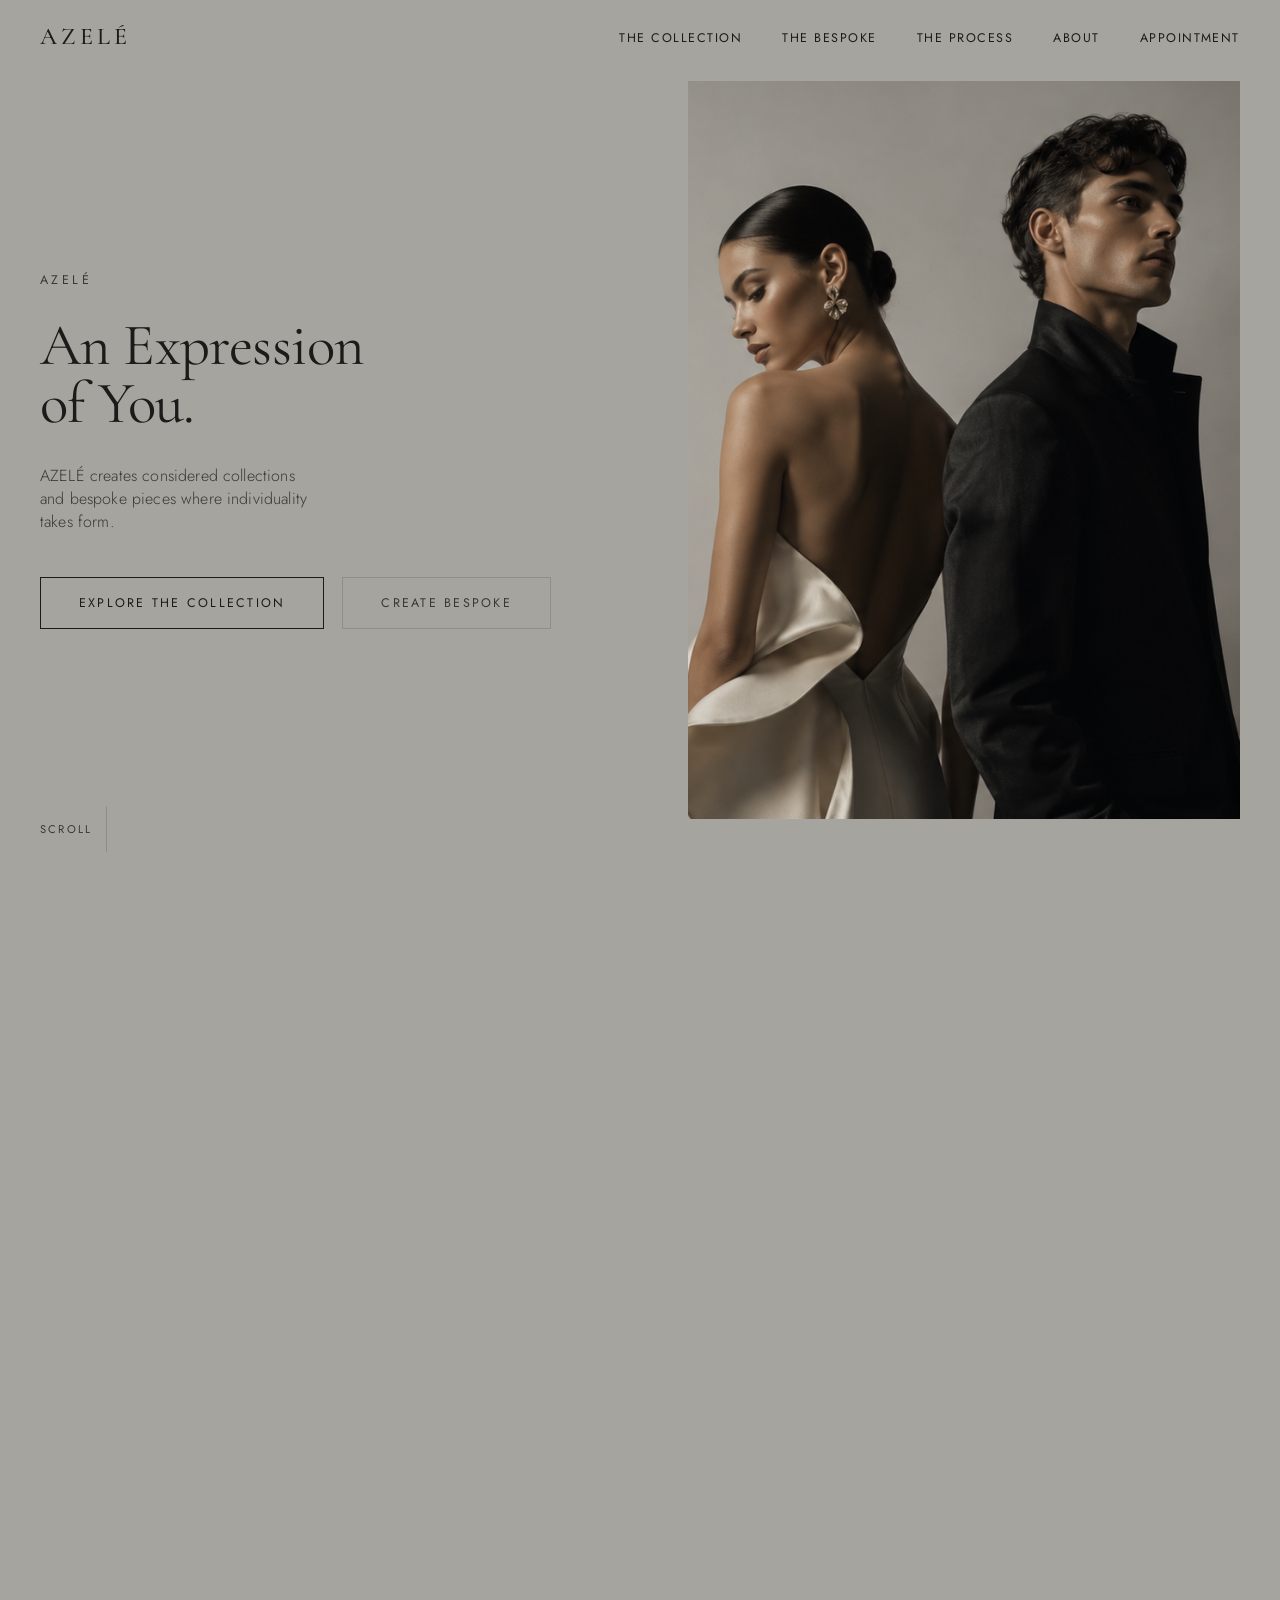
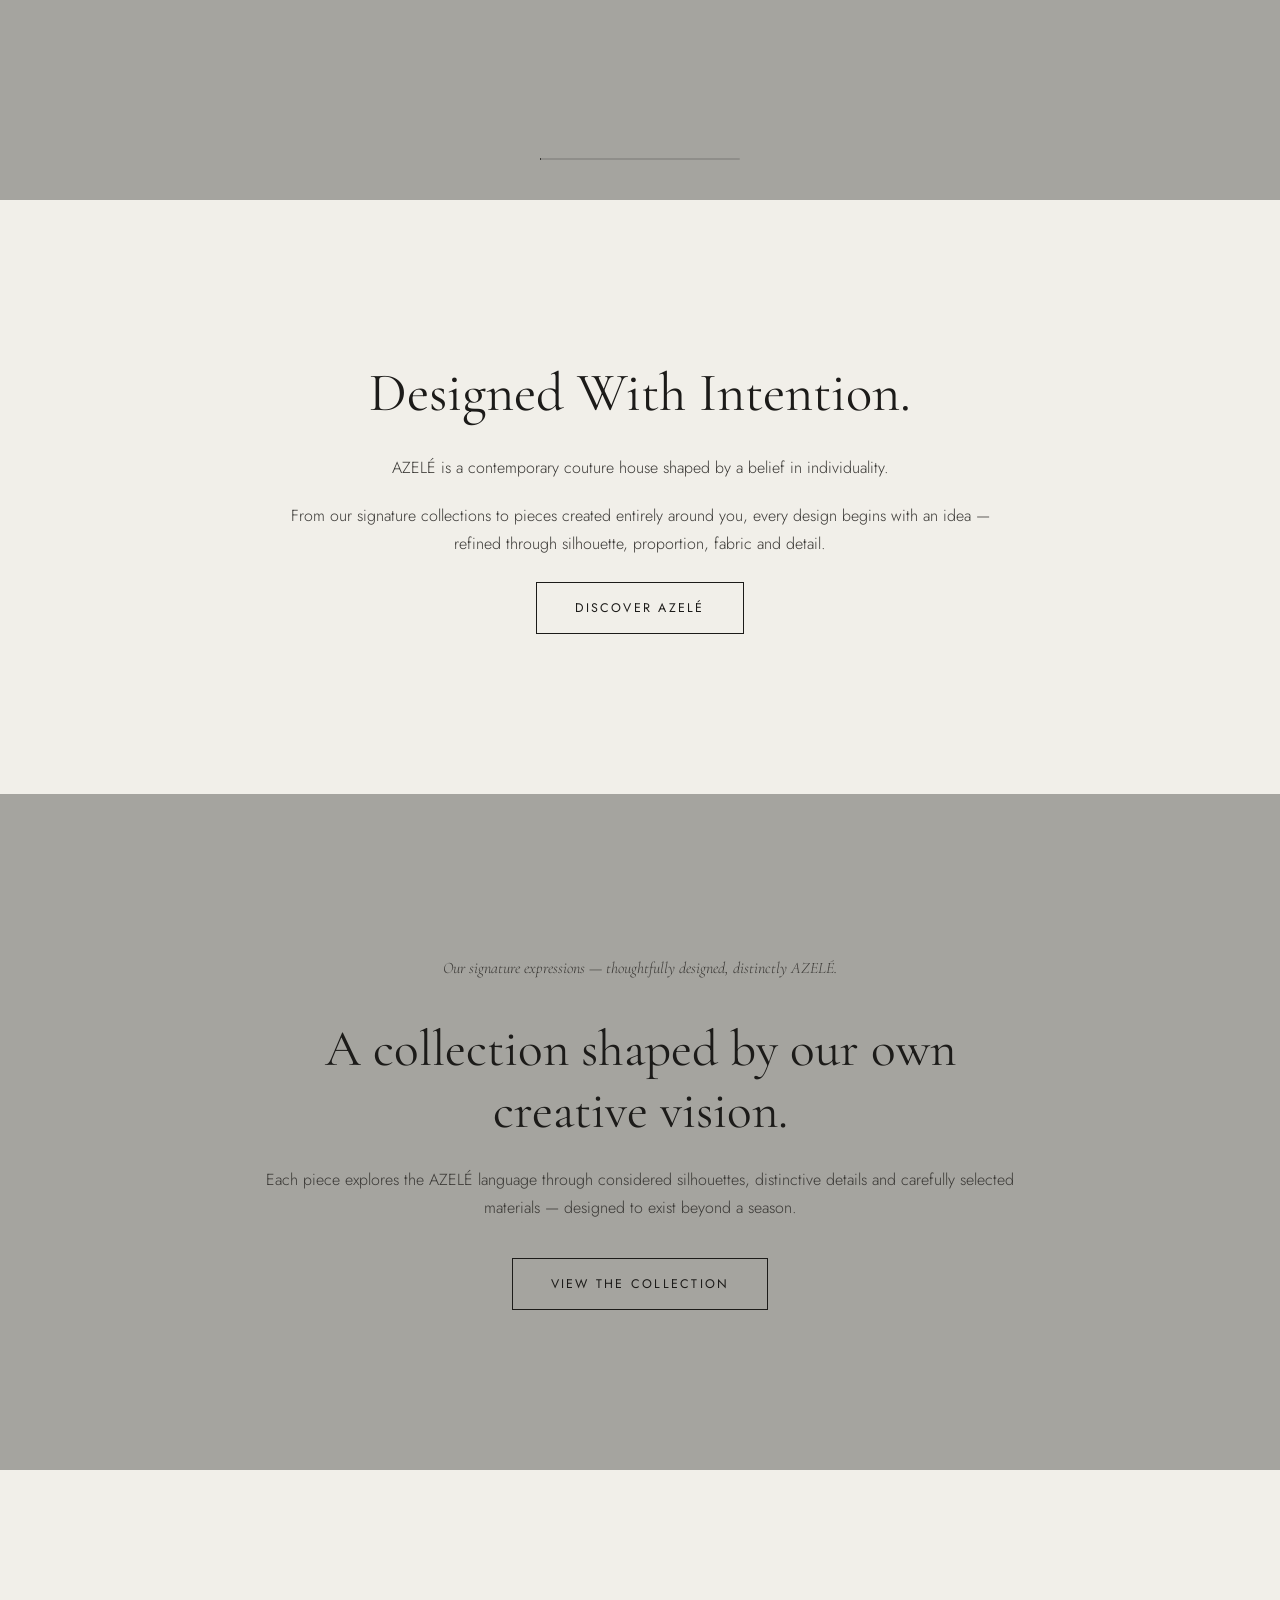
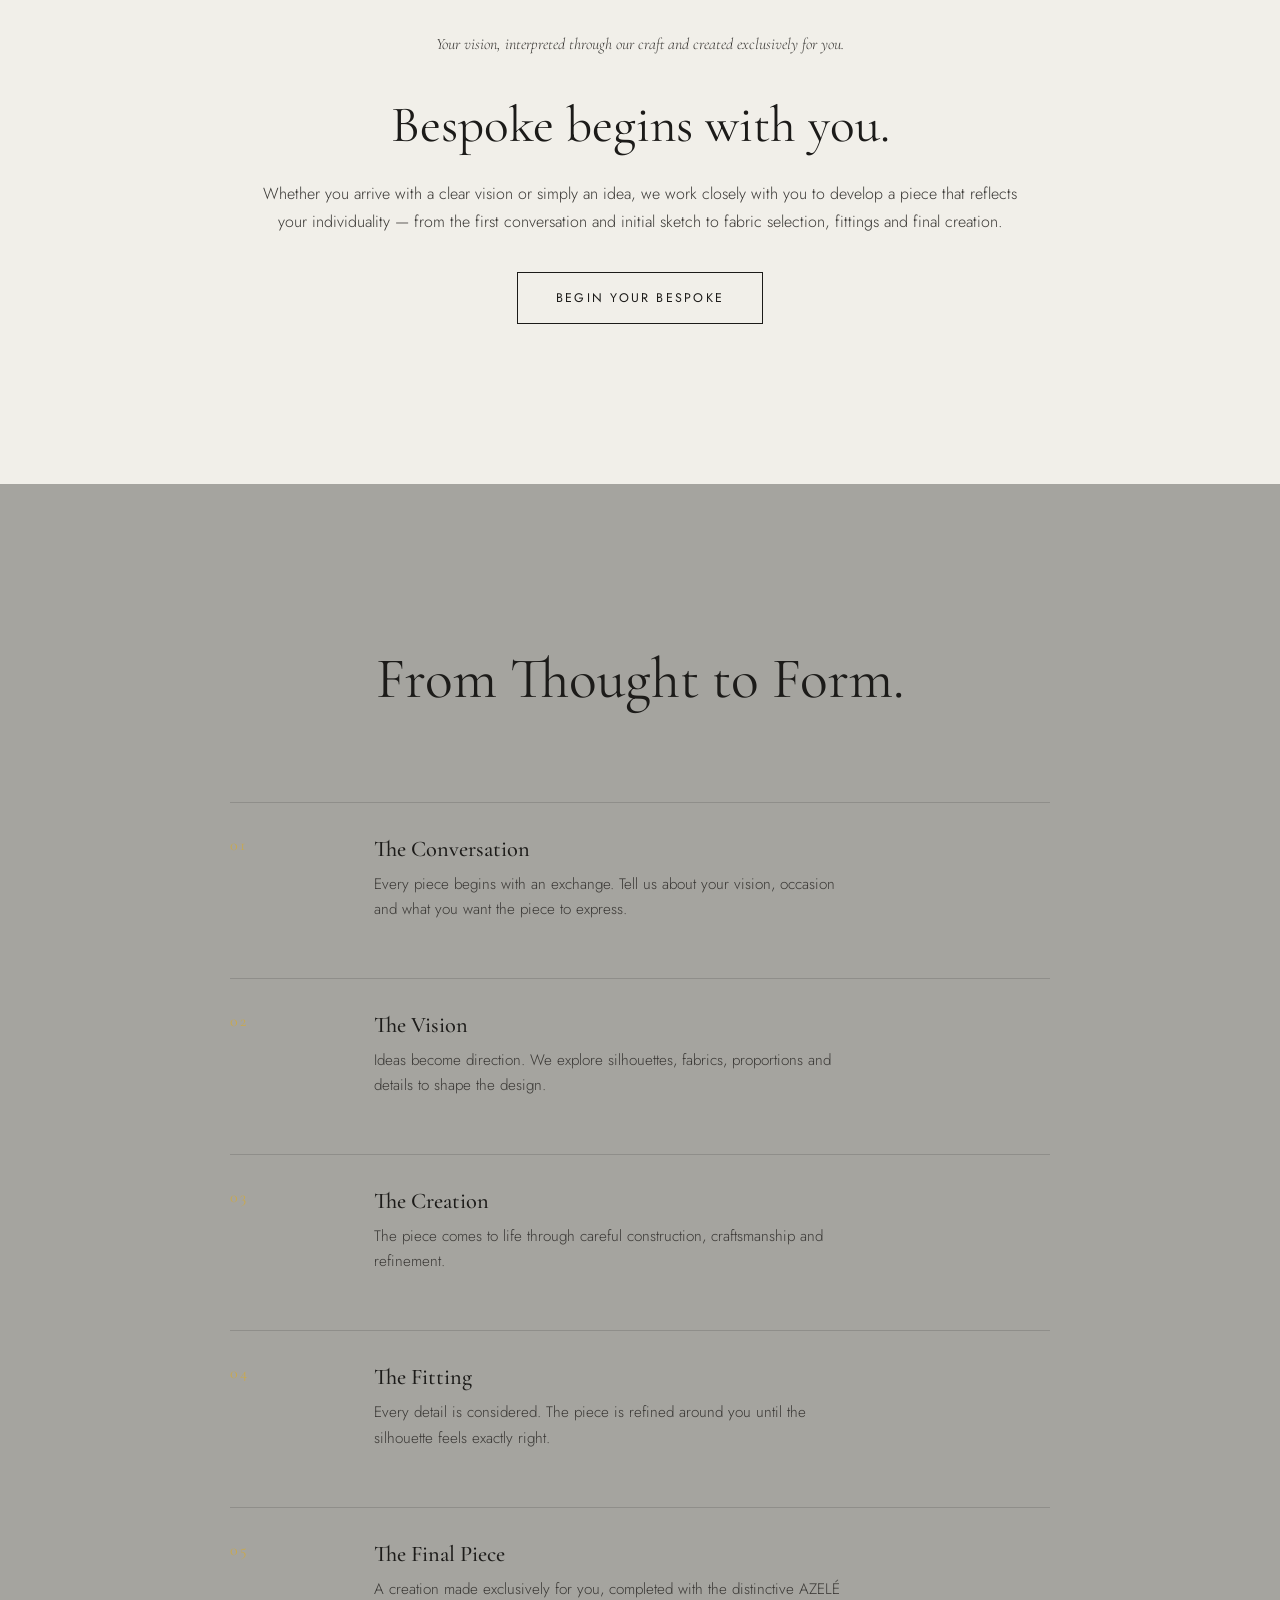
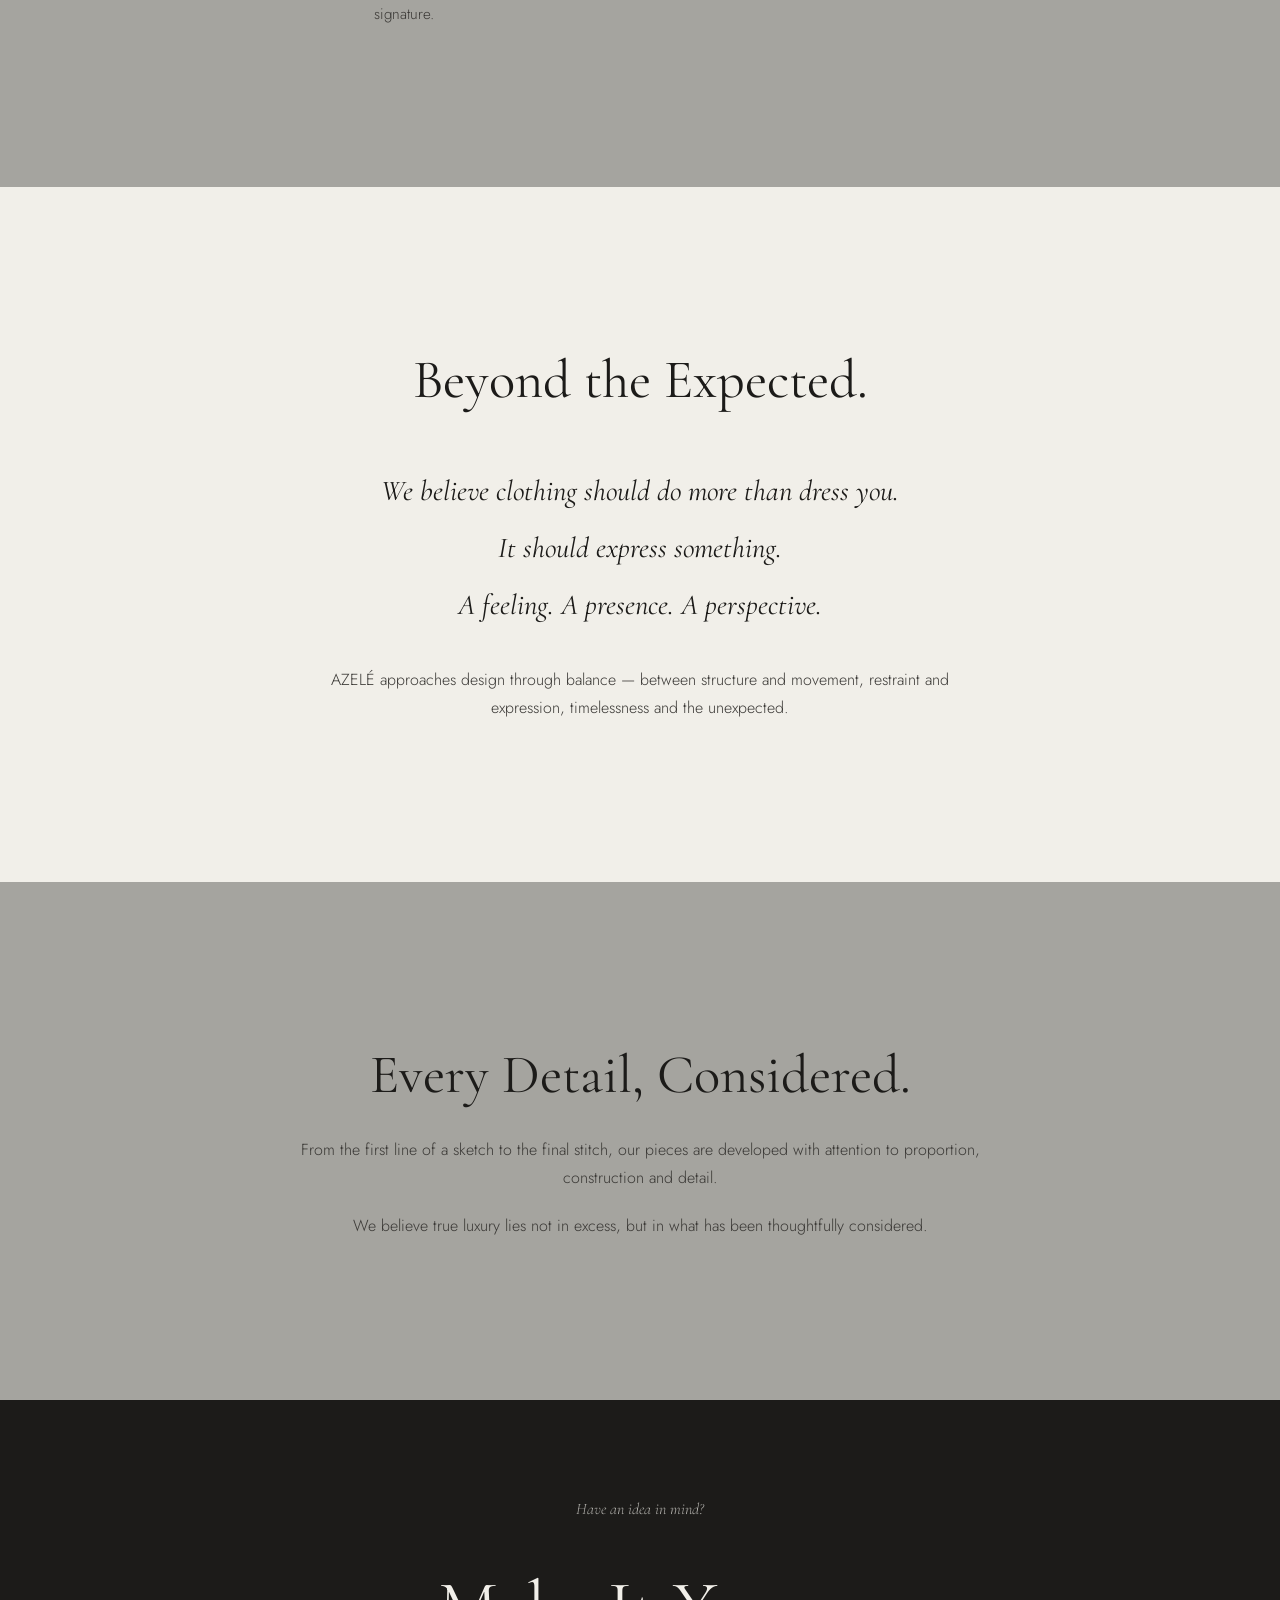
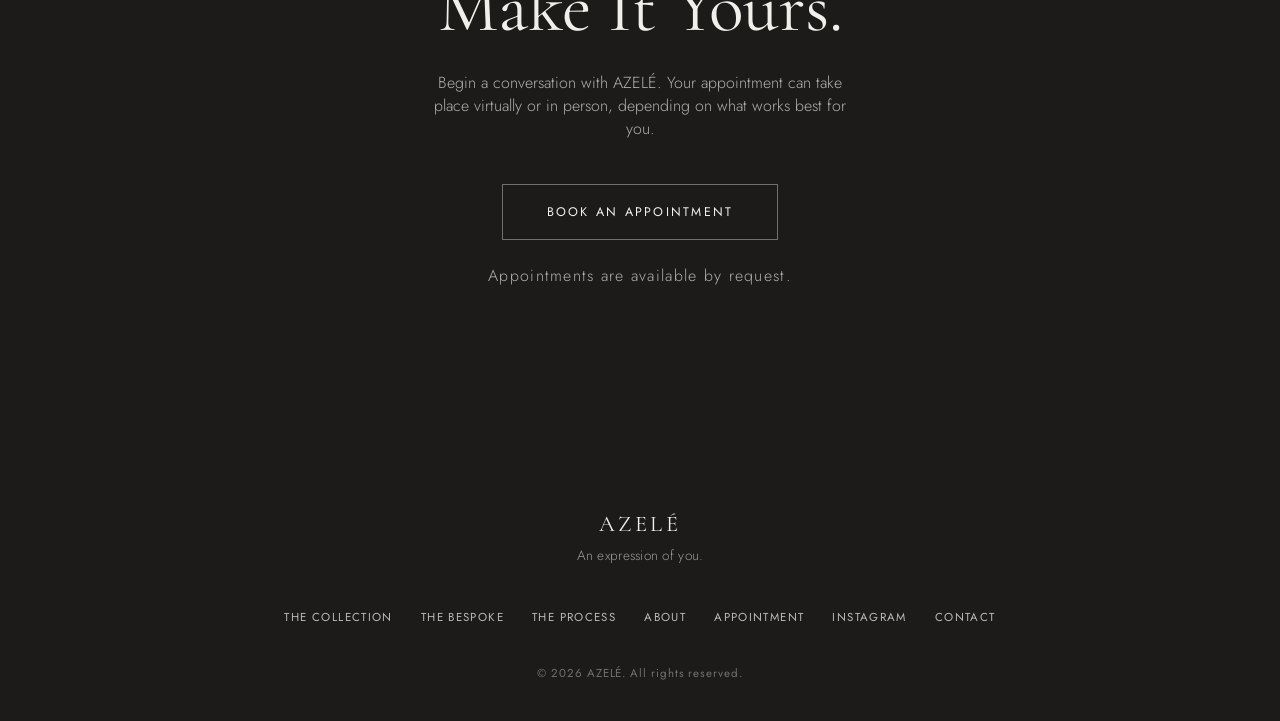
==== index.html @ 1df5f53f "Initial commit: AZELÉ landing site Multi-page static site with a self-playing scroll-sequence hero, " ====
<!DOCTYPE html>
<html lang="en">
<head>
<meta charset="UTF-8" />
<meta name="viewport" content="width=device-width, initial-scale=1.0" />
<title>AZELÉ — An Expression of You</title>
<link rel="preconnect" href="https://fonts.googleapis.com">
<link href="https://fonts.googleapis.com/css2?family=Cormorant+Garamond:wght@300;400;500;600&family=Jost:wght@300;400;500&display=swap" rel="stylesheet">
<link rel="stylesheet" href="styles.css" />
</head>
<body>

  <!-- ============ NAV ============ -->
  <nav id="site-nav" class="nav">
    <div class="nav-inner">
      <a href="index.html" class="nav-logo">AZELÉ</a>
      <ul class="nav-links">
        <li><a href="collection.html">The Collection</a></li>
        <li><a href="bespoke.html">The Bespoke</a></li>
        <li><a href="#process">The Process</a></li>
        <li><a href="about.html">About</a></li>
        <li><a href="appointment.html">Appointment</a></li>
      </ul>
    </div>
  </nav>

  <!-- ============ HERO ============ -->
  <section id="top" class="hero">
    <div class="hero-copy">
      <p class="eyebrow">AZELÉ</p>
      <h1>An Expression<br/>of You.</h1>
      <p class="hero-sub">AZELÉ creates considered collections and bespoke pieces where individuality takes form.</p>
      <div class="hero-actions">
        <a href="collection.html" class="btn">Explore the Collection</a>
        <a href="bespoke.html" class="btn btn--ghost">Create Bespoke</a>
      </div>
    </div>
    <div class="hero-media">
      <img src="public/images/azele-hero-crop.png" alt="AZELÉ campaign image featuring a woman in a draped ivory gown and a man in tailored black, standing back to back" />
    </div>
    <div class="scroll-cue">
      <span>Scroll</span>
      <div class="scroll-line"><i></i></div>
    </div>
  </section>

  <!-- ============ SELF-PLAYING CANVAS SEQUENCE ============ -->
  <section id="story" class="scroll-sequence" style="--frame-count: 240;">
    <div class="sticky-stage">
      <canvas id="frame-canvas"></canvas>

      <div class="stage-caption stage-caption--in">
        <span class="cap-index">01</span>
        <h2>A silhouette begins,<br/>drawn to your form.</h2>
      </div>

      <div class="stage-caption stage-caption--mid">
        <span class="cap-index">02</span>
        <h2>Every detail,<br/>considered by hand.</h2>
      </div>

      <div class="stage-caption stage-caption--out">
        <span class="cap-index">03</span>
        <h2>One piece, realized —<br/>made for you alone.</h2>
      </div>

      <div class="progress-rail">
        <div class="progress-fill" id="progress-fill"></div>
      </div>
    </div>
  </section>

  <!-- ============ INTRODUCTION ============ -->
  <section id="introduction" class="copy-section bg-paper">
    <div class="copy-inner">
      <h2>Designed With Intention.</h2>
      <p>AZELÉ is a contemporary couture house shaped by a belief in individuality.</p>
      <p>From our signature collections to pieces created entirely around you, every design begins with an idea — refined through silhouette, proportion, fabric and detail.</p>
      <a href="about.html" class="btn">Discover AZELÉ</a>
    </div>
  </section>

  <!-- ============ THE COLLECTION (teaser) ============ -->
  <section class="offer bg-warm">
    <div class="offer-inner">
      <p class="offer-eyebrow">Our signature expressions — thoughtfully designed, distinctly AZELÉ.</p>
      <h2>A collection shaped by our own creative vision.</h2>
      <p>Each piece explores the AZELÉ language through considered silhouettes, distinctive details and carefully selected materials — designed to exist beyond a season.</p>
      <a href="collection.html" class="btn">View the Collection</a>
    </div>
  </section>

  <!-- ============ THE BESPOKE (teaser) ============ -->
  <section class="offer bg-paper">
    <div class="offer-inner">
      <p class="offer-eyebrow">Your vision, interpreted through our craft and created exclusively for you.</p>
      <h2>Bespoke begins with you.</h2>
      <p>Whether you arrive with a clear vision or simply an idea, we work closely with you to develop a piece that reflects your individuality — from the first conversation and initial sketch to fabric selection, fittings and final creation.</p>
      <a href="bespoke.html" class="btn">Begin Your Bespoke</a>
    </div>
  </section>

  <!-- ============ THE PROCESS ============ -->
  <section id="process" class="process">
    <div class="process-head">
      <h2>From Thought to Form.</h2>
    </div>
    <div class="process-list">
      <div class="process-step">
        <span class="step-num">01</span>
        <div>
          <h3>The Conversation</h3>
          <p>Every piece begins with an exchange. Tell us about your vision, occasion and what you want the piece to express.</p>
        </div>
      </div>
      <div class="process-step">
        <span class="step-num">02</span>
        <div>
          <h3>The Vision</h3>
          <p>Ideas become direction. We explore silhouettes, fabrics, proportions and details to shape the design.</p>
        </div>
      </div>
      <div class="process-step">
        <span class="step-num">03</span>
        <div>
          <h3>The Creation</h3>
          <p>The piece comes to life through careful construction, craftsmanship and refinement.</p>
        </div>
      </div>
      <div class="process-step">
        <span class="step-num">04</span>
        <div>
          <h3>The Fitting</h3>
          <p>Every detail is considered. The piece is refined around you until the silhouette feels exactly right.</p>
        </div>
      </div>
      <div class="process-step">
        <span class="step-num">05</span>
        <div>
          <h3>The Final Piece</h3>
          <p>A creation made exclusively for you, completed with the distinctive AZELÉ signature.</p>
        </div>
      </div>
    </div>
  </section>

  <!-- ============ PHILOSOPHY ============ -->
  <section class="philosophy">
    <h2>Beyond the Expected.</h2>
    <div class="philosophy-lines">
      <p>We believe clothing should do more than dress you.</p>
      <p>It should express something.</p>
      <p>A feeling. A presence. A perspective.</p>
    </div>
    <p class="philosophy-body">AZELÉ approaches design through balance — between structure and movement, restraint and expression, timelessness and the unexpected.</p>
  </section>

  <!-- ============ CRAFTSMANSHIP ============ -->
  <section class="copy-section bg-warm">
    <div class="copy-inner">
      <h2>Every Detail, Considered.</h2>
      <p>From the first line of a sketch to the final stitch, our pieces are developed with attention to proportion, construction and detail.</p>
      <p>We believe true luxury lies not in excess, but in what has been thoughtfully considered.</p>
    </div>
  </section>

  <!-- ============ BESPOKE CTA ============ -->
  <section id="cta" class="cta">
    <p class="cta-lead">Have an idea in mind?</p>
    <h2>Make It Yours.</h2>
    <p>Begin a conversation with AZELÉ. Your appointment can take place virtually or in person, depending on what works best for you.</p>
    <a href="appointment.html" class="cta-button">Book an Appointment</a>
    <p class="cta-note">Appointments are available by request.</p>
  </section>

  <!-- ============ FOOTER ============ -->
  <footer class="footer">
    <div class="footer-inner">
      <p class="footer-logo">AZELÉ</p>
      <p class="footer-tag">An expression of you.</p>
      <ul class="footer-links">
        <li><a href="collection.html">The Collection</a></li>
        <li><a href="bespoke.html">The Bespoke</a></li>
        <li><a href="#process">The Process</a></li>
        <li><a href="about.html">About</a></li>
        <li><a href="appointment.html">Appointment</a></li>
        <li><a href="#">Instagram</a></li>
        <li><a href="#">Contact</a></li>
      </ul>
      <p class="footer-copy">&copy; 2026 AZELÉ. All rights reserved.</p>
    </div>
  </footer>

  <script src="nav.js"></script>
  <script src="script.js"></script>
</body>
</html>
---- styles.css ----
/* =========================================================
   AZELÉ — Site Styles
   Palette derived from the sampled backdrop of the frame
   sequence itself, so the canvas melts into the page.
   ========================================================= */

:root{
  --bg: #A5A49F;          /* sampled average backdrop color from frames */
  --bg-deep: #86847E;     /* slightly deeper shade for contrast blocks */
  --ink: #1c1b19;
  --ink-soft: #3a3835;
  --paper: #f1efe9;
  --line: rgba(28,27,25,0.16);
  --accent: #c9a94f;      /* muted brass, echoes the sequin glints */

  --serif: 'Cormorant Garamond', 'Times New Roman', serif;
  --sans: 'Jost', 'Helvetica Neue', Arial, sans-serif;
}

*{ margin:0; padding:0; box-sizing:border-box; }

html{
  background: var(--bg);
  scroll-behavior: smooth;
}

body{
  background: var(--bg);
  color: var(--ink);
  font-family: var(--sans);
  overflow-x: hidden;
}

a{ color: inherit; text-decoration: none; }
ul{ list-style: none; }

::selection{ background: var(--ink); color: var(--bg); }

/* ---------------- NAV ---------------- */
.nav{
  position: fixed;
  top: 0; left: 0; right: 0;
  z-index: 100;
  background: transparent;
  transition: background-color 0.4s ease, backdrop-filter 0.4s ease, box-shadow 0.4s ease;
}

.nav.scrolled{
  background: rgba(165, 164, 159, 0.55);
  backdrop-filter: blur(14px) saturate(140%);
  -webkit-backdrop-filter: blur(14px) saturate(140%);
  box-shadow: 0 1px 0 var(--line);
}

.nav-inner{
  max-width: 1400px;
  margin: 0 auto;
  padding: 22px 40px;
  display: flex;
  align-items: center;
  justify-content: space-between;
}

.nav-logo{
  font-family: var(--serif);
  font-size: 1.5rem;
  letter-spacing: 0.18em;
  font-weight: 500;
}

.nav-links{
  display: flex;
  gap: 40px;
}

.nav-links a{
  font-size: 0.78rem;
  letter-spacing: 0.12em;
  text-transform: uppercase;
  font-weight: 400;
  position: relative;
  padding-bottom: 4px;
}

.nav-links a::after{
  content: "";
  position: absolute;
  left: 0; bottom: 0;
  width: 0%;
  height: 1px;
  background: var(--ink);
  transition: width 0.3s ease;
}

.nav-links a:hover::after{ width: 100%; }

/* ---------------- HERO ---------------- */
.hero{
  position: relative;
  min-height: 100vh;
  display: flex;
  flex-direction: row;
  align-items: center;
  justify-content: space-between;
  gap: 48px;
  padding: 0 40px;
  max-width: 1400px;
  margin: 0 auto;
}

.hero-copy{
  flex: 1 1 480px;
  max-width: 560px;
}

.hero-media{
  flex: 0 0 46%;
  max-width: 620px;
  height: 82vh;
}

.hero-media img{
  display: block;
  width: 100%;
  height: 100%;
  object-fit: cover;
  object-position: center top;
}

.eyebrow{
  font-size: 0.78rem;
  letter-spacing: 0.28em;
  text-transform: uppercase;
  color: var(--ink-soft);
  margin-bottom: 28px;
}

.hero h1{
  font-family: var(--serif);
  font-weight: 400;
  font-size: clamp(2.8rem, 4.6vw, 5.2rem);
  line-height: 0.98;
  letter-spacing: -0.01em;
}

.hero-sub{
  margin-top: 32px;
  max-width: 30ch;
  font-size: 1rem;
  font-weight: 300;
  color: var(--ink-soft);
  letter-spacing: 0.01em;
}

.hero-actions{
  display: flex;
  flex-wrap: wrap;
  gap: 18px;
  margin-top: 44px;
}

.scroll-cue{
  position: absolute;
  bottom: 48px;
  left: 40px;
  display: flex;
  align-items: center;
  gap: 14px;
}

.scroll-cue span{
  font-size: 0.7rem;
  letter-spacing: 0.2em;
  text-transform: uppercase;
  color: var(--ink-soft);
}

.scroll-line{
  width: 1px;
  height: 46px;
  background: var(--line);
  position: relative;
  overflow: hidden;
}

.scroll-line i{
  position: absolute;
  top: -100%;
  left: 0;
  width: 100%;
  height: 100%;
  background: var(--ink);
  animation: scrollDrop 1.8s ease-in-out infinite;
}

@keyframes scrollDrop{
  0%{ top: -100%; }
  60%{ top: 100%; }
  100%{ top: 100%; }
}

/* ---------------- SCROLL SEQUENCE ---------------- */
.scroll-sequence{
  position: relative;
  height: 100vh; /* self-playing now, no scroll runway needed */
  background: var(--bg);
}

.sticky-stage{
  position: relative;
  top: 0;
  height: 100vh;
  width: 100%;
  overflow: hidden;
  background: var(--bg);
}

#frame-canvas{
  position: absolute;
  inset: 0;
  width: 100%;
  height: 100%;
  display: block;
  background: var(--bg);
}

.stage-caption{
  position: absolute;
  left: 6%;
  max-width: 460px;
  opacity: 0;
  transform: translateY(24px);
  transition: opacity 0.6s ease, transform 0.6s ease;
  pointer-events: none;
}

.stage-caption.is-visible{
  opacity: 1;
  transform: translateY(0);
}

.stage-caption--in{ top: 18%; }
.stage-caption--mid{ top: 42%; left: auto; right: 6%; text-align: right; }
.stage-caption--out{ bottom: 14%; top: auto; }

.cap-index{
  display: block;
  font-size: 0.72rem;
  letter-spacing: 0.3em;
  color: var(--accent);
  margin-bottom: 10px;
}

.stage-caption h2{
  font-family: var(--serif);
  font-weight: 400;
  font-size: clamp(1.8rem, 3.4vw, 2.8rem);
  line-height: 1.08;
  color: var(--ink);
  text-shadow: 0 2px 18px rgba(241,239,233,0.5);
}

.progress-rail{
  position: absolute;
  bottom: 40px;
  left: 50%;
  transform: translateX(-50%);
  width: 200px;
  height: 2px;
  background: var(--line);
  border-radius: 2px;
  overflow: hidden;
}

.progress-fill{
  height: 100%;
  width: 0%;
  background: var(--ink);
}

/* ---------------- DETAIL ---------------- */
.detail{
  padding: 160px 40px;
  background: var(--paper);
}

.detail-grid{
  max-width: 1200px;
  margin: 0 auto;
  display: grid;
  grid-template-columns: repeat(3, 1fr);
  gap: 60px;
}

.detail-block{
  border-top: 1px solid var(--line);
  padding-top: 28px;
}

.detail-num{
  font-family: var(--serif);
  font-size: 1rem;
  color: var(--accent);
  letter-spacing: 0.1em;
}

.detail-block h3{
  font-family: var(--serif);
  font-weight: 500;
  font-size: 1.6rem;
  margin: 16px 0 14px;
}

.detail-block p{
  font-size: 0.95rem;
  font-weight: 300;
  line-height: 1.65;
  color: var(--ink-soft);
  max-width: 34ch;
}

.detail-grid--two{
  grid-template-columns: repeat(2, 1fr);
  max-width: 900px;
}

/* ---------------- BUTTONS (light backgrounds) ---------------- */
.btn{
  display: inline-block;
  padding: 16px 38px;
  border: 1px solid var(--ink);
  color: var(--ink);
  font-size: 0.78rem;
  letter-spacing: 0.18em;
  text-transform: uppercase;
  transition: background-color 0.3s ease, color 0.3s ease, border-color 0.3s ease;
}

.btn:hover{
  background: var(--ink);
  color: var(--paper);
}

.btn--ghost{
  border-color: var(--line);
  color: var(--ink-soft);
}

.btn--ghost:hover{
  border-color: var(--ink);
}

/* ---------------- COPY SECTIONS (Introduction / Craftsmanship) ---------------- */
.copy-section{
  padding: 160px 40px;
  text-align: center;
}

.copy-section.bg-paper{ background: var(--paper); }
.copy-section.bg-warm{ background: var(--bg); }

.copy-inner{
  max-width: 700px;
  margin: 0 auto;
}

.copy-inner h2{
  font-family: var(--serif);
  font-weight: 400;
  font-size: clamp(2.2rem, 5vw, 3.4rem);
  margin-bottom: 28px;
}

.copy-inner p{
  font-size: 1rem;
  font-weight: 300;
  line-height: 1.75;
  color: var(--ink-soft);
  margin-bottom: 20px;
}

.copy-inner p:last-of-type{ margin-bottom: 0; }

.copy-inner .btn{ margin-top: 24px; }

/* ---------------- OFFER SECTIONS (Collection / Bespoke teasers) ---------------- */
.offer{ padding: 160px 40px; }
.offer.bg-warm{ background: var(--bg); }
.offer.bg-paper{ background: var(--paper); }

.offer-inner{
  max-width: 760px;
  margin: 0 auto;
  text-align: center;
}

.offer-eyebrow{
  font-family: var(--serif);
  font-style: italic;
  font-weight: 400;
  font-size: 1.3rem;
  color: var(--ink-soft);
  margin-bottom: 24px;
  line-height: 1.4;
}

.offer-inner h2{
  font-family: var(--serif);
  font-weight: 400;
  font-size: clamp(2rem, 4.6vw, 3.2rem);
  margin-bottom: 24px;
}

.offer-inner p{
  font-size: 1rem;
  font-weight: 300;
  line-height: 1.75;
  color: var(--ink-soft);
  margin-bottom: 36px;
}

/* ---------------- PROCESS ---------------- */
.process{
  padding: 160px 40px;
  background: var(--bg);
}

.process-head{
  text-align: center;
  margin-bottom: 88px;
}

.process-head h2{
  font-family: var(--serif);
  font-weight: 400;
  font-size: clamp(2.4rem, 5vw, 3.6rem);
}

.process-list{
  max-width: 820px;
  margin: 0 auto;
  display: flex;
  flex-direction: column;
  gap: 56px;
}

.process-step{
  display: grid;
  grid-template-columns: 120px 1fr;
  gap: 24px;
  border-top: 1px solid var(--line);
  padding-top: 32px;
}

.process-step .step-num{
  font-family: var(--serif);
  font-size: 1rem;
  color: var(--accent);
  letter-spacing: 0.1em;
}

.process-step h3{
  font-family: var(--serif);
  font-weight: 500;
  font-size: 1.4rem;
  margin-bottom: 10px;
}

.process-step p{
  font-size: 0.95rem;
  font-weight: 300;
  line-height: 1.65;
  color: var(--ink-soft);
  max-width: 52ch;
}

/* ---------------- PHILOSOPHY ---------------- */
.philosophy{
  padding: 160px 40px;
  background: var(--paper);
  text-align: center;
}

.philosophy h2{
  font-family: var(--serif);
  font-weight: 400;
  font-size: clamp(2.2rem, 5vw, 3.4rem);
  margin-bottom: 56px;
}

.philosophy-lines{
  max-width: 640px;
  margin: 0 auto 40px;
}

.philosophy-lines p{
  font-family: var(--serif);
  font-style: italic;
  font-weight: 400;
  font-size: clamp(1.3rem, 2.6vw, 1.8rem);
  line-height: 1.5;
  color: var(--ink);
  margin-bottom: 14px;
}

.philosophy-body{
  max-width: 620px;
  margin: 0 auto;
  font-size: 1rem;
  font-weight: 300;
  line-height: 1.75;
  color: var(--ink-soft);
}

/* ---------------- PAGE HEAD (subpage intros) ---------------- */
.page-head{
  padding: 200px 40px 100px;
  text-align: center;
  background: var(--bg);
}

.page-head-inner{
  max-width: 760px;
  margin: 0 auto;
}

.page-head h1{
  font-family: var(--serif);
  font-weight: 400;
  font-size: clamp(2.6rem, 6vw, 4.4rem);
  margin-bottom: 24px;
  line-height: 1.05;
}

.page-head p{
  font-size: 1.05rem;
  font-weight: 300;
  line-height: 1.7;
  color: var(--ink-soft);
}

/* ---------------- APPOINTMENT FORM ---------------- */
.appointment-form{
  max-width: 640px;
  margin: 0 auto;
  padding: 100px 40px 160px;
  background: var(--paper);
}

.form-row{
  margin-bottom: 28px;
  display: flex;
  flex-direction: column;
  gap: 8px;
}

.form-row label{
  font-size: 0.72rem;
  letter-spacing: 0.12em;
  text-transform: uppercase;
  color: var(--ink-soft);
}

.form-row input,
.form-row select,
.form-row textarea{
  font-family: var(--sans);
  font-size: 0.95rem;
  font-weight: 300;
  color: var(--ink);
  background: transparent;
  border: none;
  border-bottom: 1px solid var(--line);
  padding: 10px 2px;
  outline: none;
  transition: border-color 0.3s ease;
}

.form-row input:focus,
.form-row select:focus,
.form-row textarea:focus{
  border-color: var(--ink);
}

.form-row textarea{
  resize: vertical;
  min-height: 110px;
}

.appointment-form .btn{
  margin-top: 12px;
  width: 100%;
  text-align: center;
}

/* ---------------- COLLECTION GRID ---------------- */
.piece-grid{
  max-width: 1300px;
  margin: 0 auto;
  padding: 0 40px 160px;
  display: grid;
  grid-template-columns: repeat(3, 1fr);
  gap: 60px;
  background: var(--paper);
}

.piece-card{ text-align: left; }

.piece-media{
  aspect-ratio: 3 / 4;
  background: var(--bg);
  margin-bottom: 20px;
}

.piece-card h3{
  font-family: var(--serif);
  font-weight: 500;
  font-size: 1.3rem;
  margin-bottom: 8px;
}

.piece-desc{
  font-size: 0.9rem;
  font-weight: 300;
  color: var(--ink-soft);
  line-height: 1.6;
  margin-bottom: 14px;
}

.piece-meta{
  font-size: 0.78rem;
  color: var(--ink-soft);
  line-height: 1.8;
  margin-bottom: 16px;
}

.piece-meta strong{
  color: var(--ink);
  font-weight: 400;
}

.piece-price{
  font-size: 0.85rem;
  letter-spacing: 0.05em;
  margin-bottom: 16px;
}

.piece-card .btn{
  padding: 12px 30px;
  font-size: 0.7rem;
}

/* ---------------- CTA ---------------- */
.cta{
  min-height: 70vh;
  display: flex;
  flex-direction: column;
  align-items: center;
  justify-content: center;
  text-align: center;
  background: var(--ink);
  color: var(--paper);
  padding: 80px 40px;
}

.cta-lead{
  font-family: var(--serif);
  font-style: italic;
  font-weight: 400;
  font-size: 1.2rem;
  color: rgba(241,239,233,0.85);
  margin-bottom: 18px;
}

.cta h2{
  font-family: var(--serif);
  font-weight: 400;
  font-size: clamp(2.4rem, 6vw, 4.5rem);
  margin-bottom: 20px;
}

.cta p{
  font-size: 1rem;
  font-weight: 300;
  color: rgba(241,239,233,0.7);
  margin-bottom: 44px;
  max-width: 46ch;
}

.cta-note{
  margin-top: 24px;
  font-size: 0.75rem;
  letter-spacing: 0.08em;
  color: rgba(241,239,233,0.5);
}

.cta-button{
  display: inline-block;
  padding: 18px 44px;
  border: 1px solid rgba(241,239,233,0.4);
  font-size: 0.78rem;
  letter-spacing: 0.18em;
  text-transform: uppercase;
  transition: background-color 0.3s ease, color 0.3s ease;
}

.cta-button:hover{
  background: var(--paper);
  color: var(--ink);
}

.footer{
  background: var(--ink);
  color: rgba(241,239,233,0.45);
  text-align: center;
  font-size: 0.72rem;
  letter-spacing: 0.08em;
  padding: 80px 40px 40px;
}

.footer-inner{
  max-width: 1100px;
  margin: 0 auto;
}

.footer-logo{
  font-family: var(--serif);
  font-size: 1.4rem;
  letter-spacing: 0.16em;
  margin-bottom: 8px;
  color: var(--paper);
}

.footer-tag{
  font-size: 0.85rem;
  font-weight: 300;
  letter-spacing: 0.02em;
  color: rgba(241,239,233,0.6);
  margin-bottom: 44px;
}

.footer-links{
  display: flex;
  flex-wrap: wrap;
  justify-content: center;
  gap: 28px;
  margin-bottom: 40px;
}

.footer-links a{
  font-size: 0.72rem;
  letter-spacing: 0.12em;
  text-transform: uppercase;
  color: rgba(241,239,233,0.75);
}

.footer-links a:hover{ color: var(--paper); }

.footer-copy{
  font-size: 0.72rem;
  letter-spacing: 0.08em;
  color: rgba(241,239,233,0.4);
}

/* ---------------- RESPONSIVE ---------------- */
@media (max-width: 780px){
  .nav-links{ display: none; }
  .hero{ flex-direction: column; align-items: stretch; justify-content: center; gap: 40px; }
  .hero-copy{ max-width: none; }
  .hero-media{ width: 100%; max-width: none; height: 60vh; }
  .hero h1{ font-size: clamp(2.1rem, 8.6vw, 4rem); }
  .hero-actions{ flex-direction: column; align-items: stretch; }
  .hero-actions .btn{ text-align: center; }
  .stage-caption{ left: 6%; right: 6%; max-width: none; }
  .stage-caption--mid{ text-align: left; }
  .detail-grid{ grid-template-columns: 1fr; gap: 48px; }
  .process-step{ grid-template-columns: 1fr; gap: 10px; }
  .piece-grid{ grid-template-columns: 1fr; gap: 48px; }
  .page-head{ padding: 160px 24px 80px; }
}

/* ---------------- REDUCED MOTION ---------------- */
@media (prefers-reduced-motion: reduce){
  html{ scroll-behavior: auto; }
  .scroll-line i{ animation: none; display:none; }
  .stage-caption{ transition: none; }
}
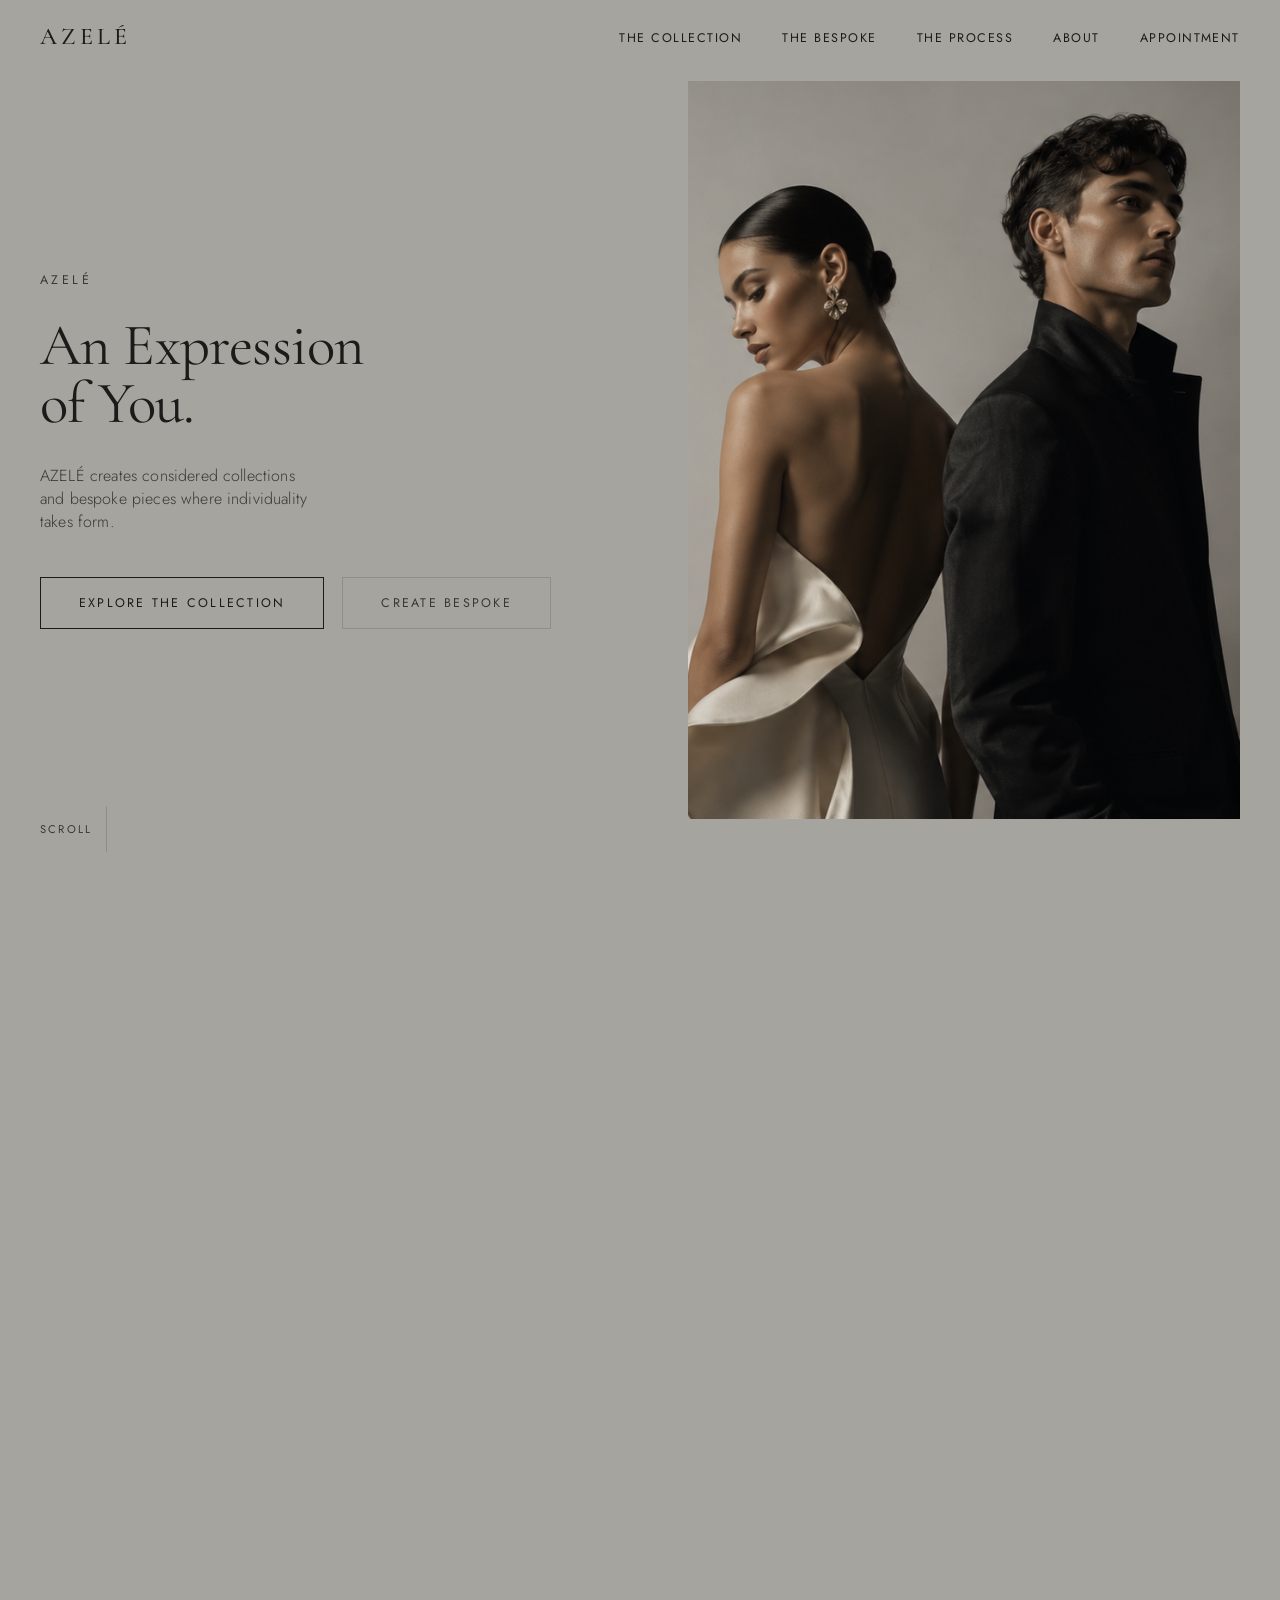
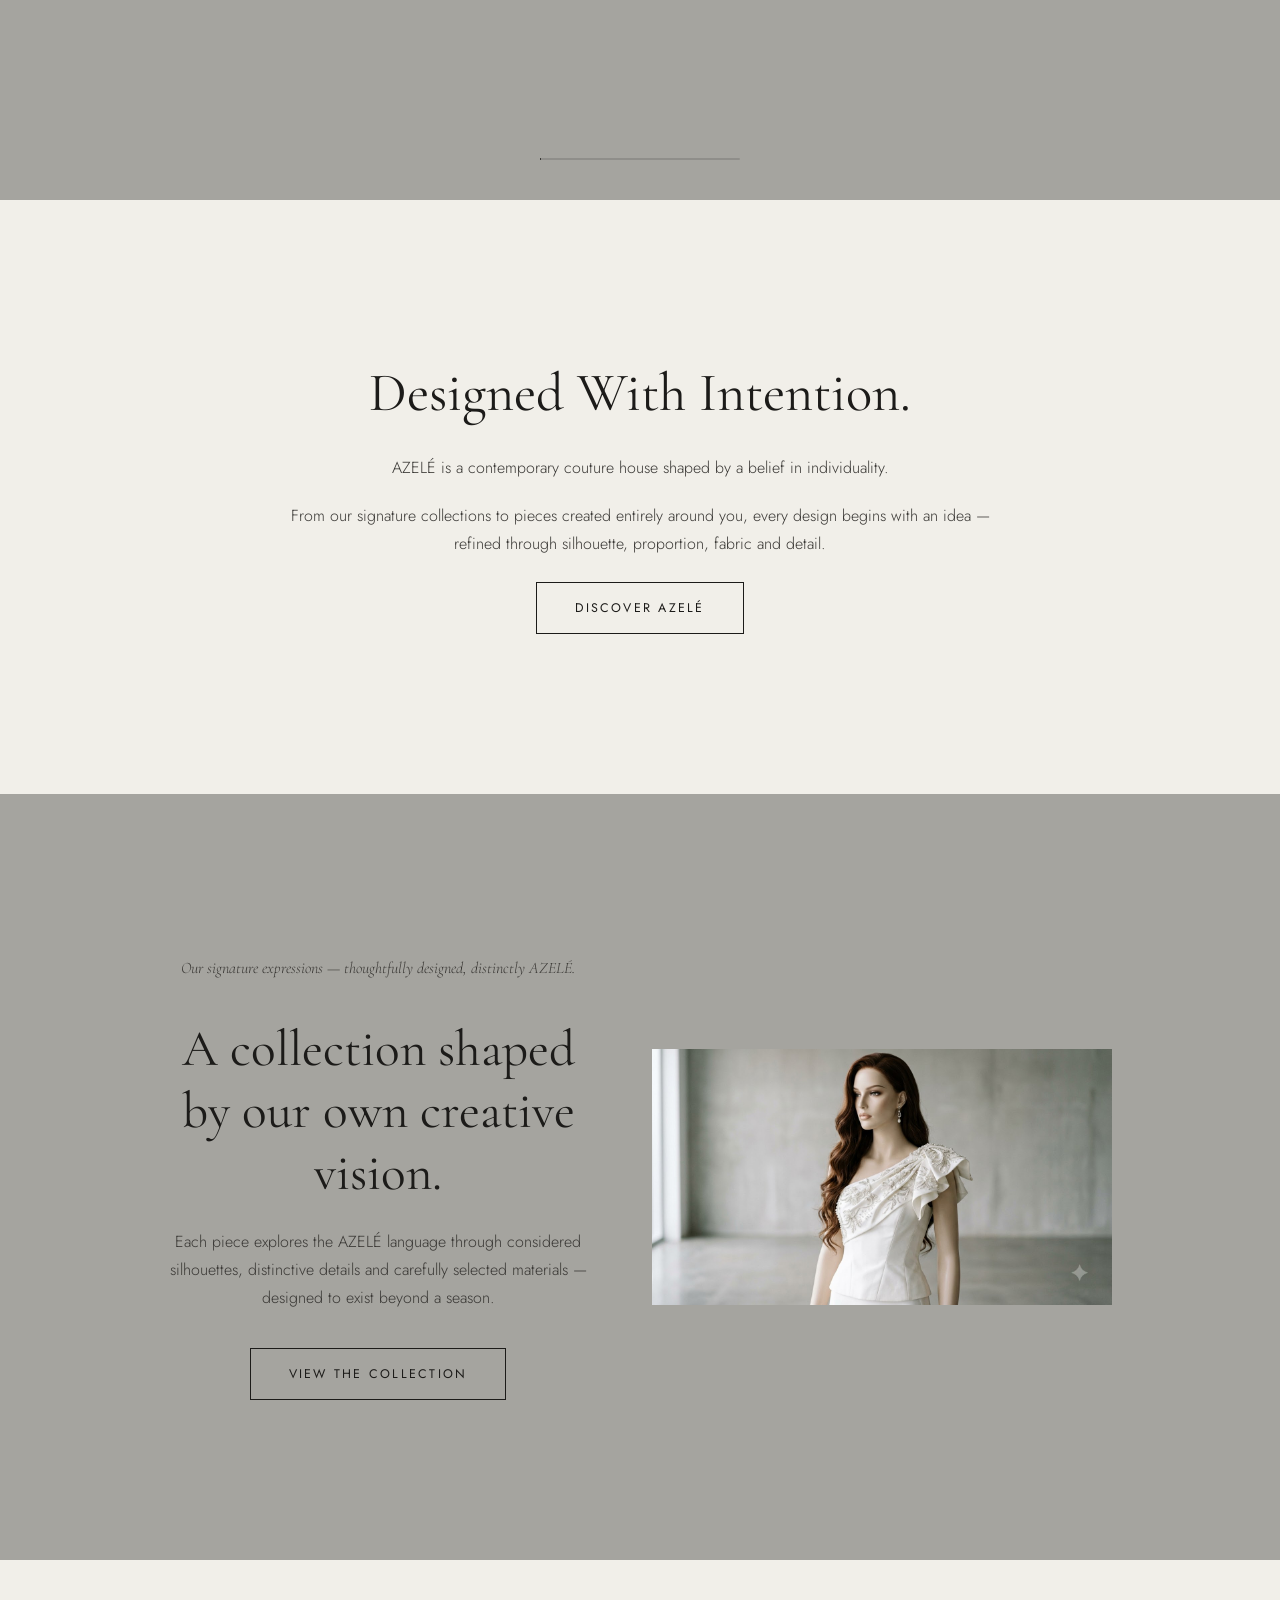
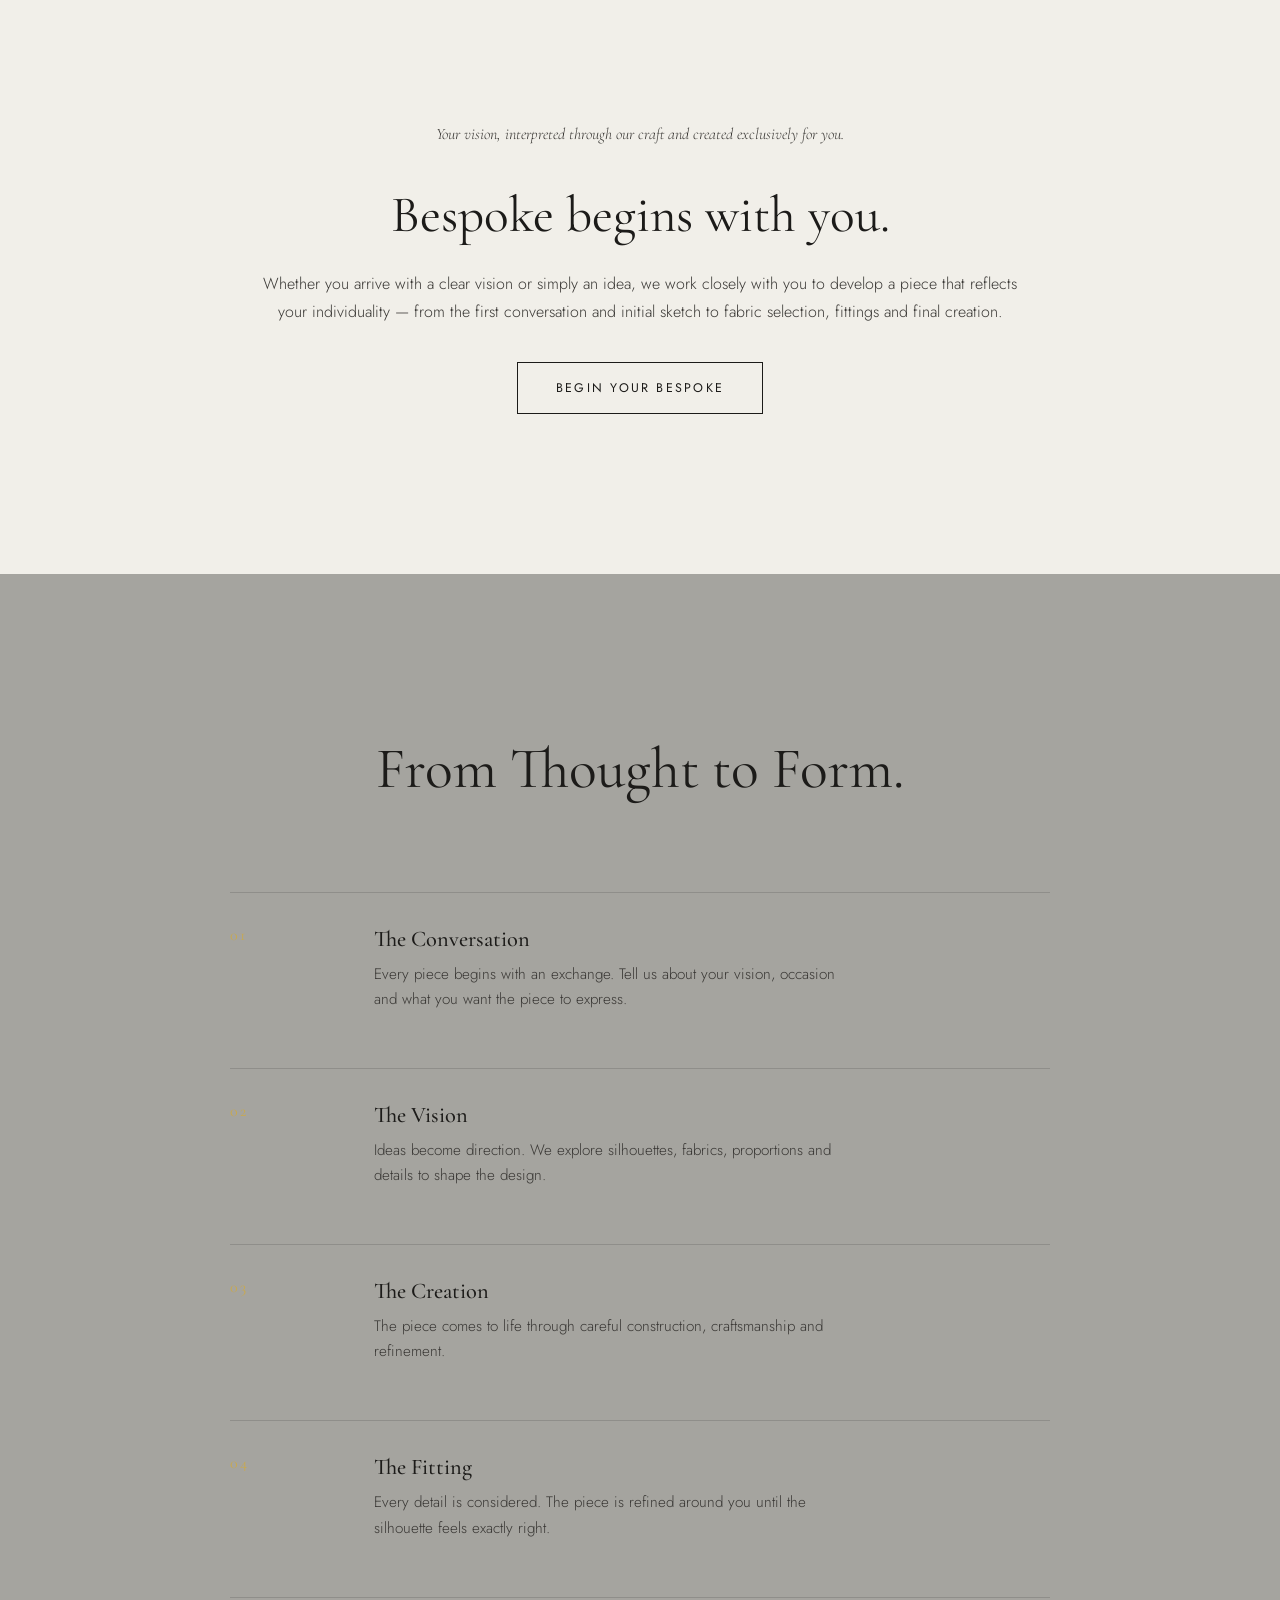
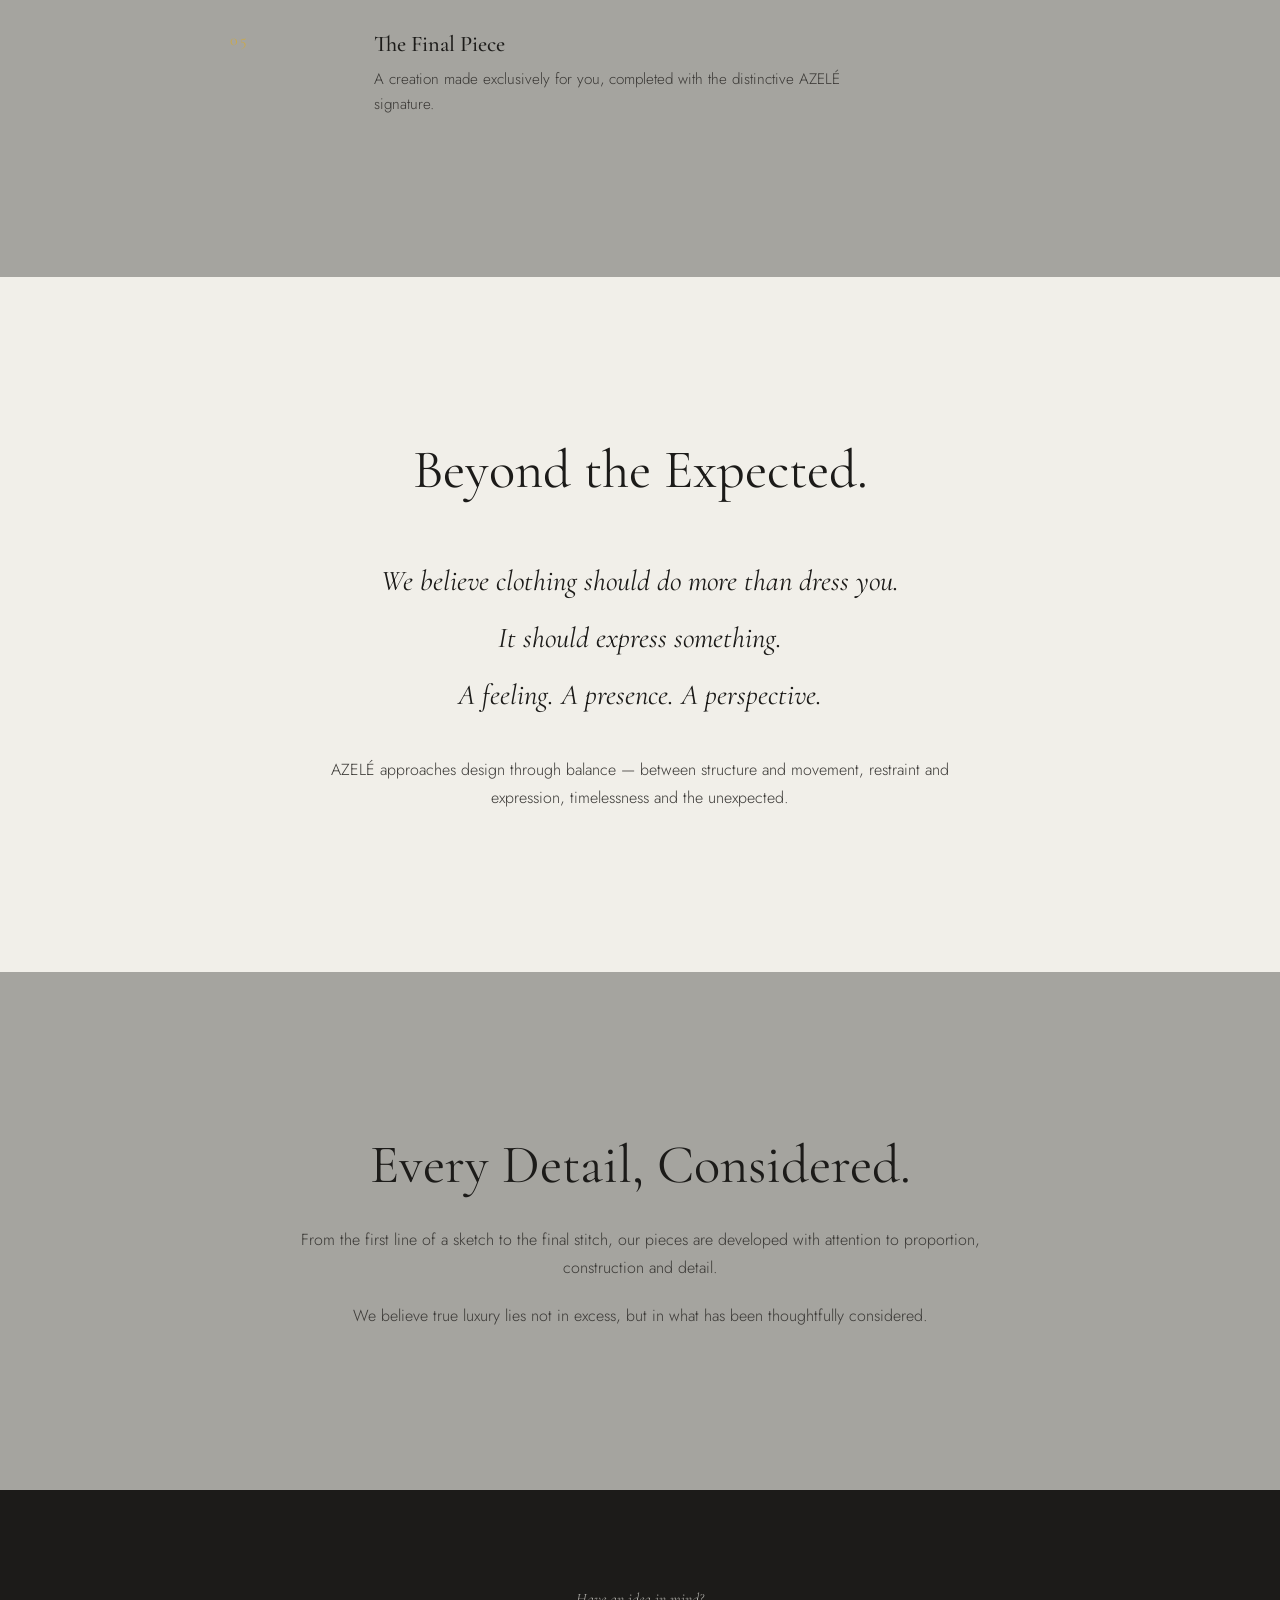
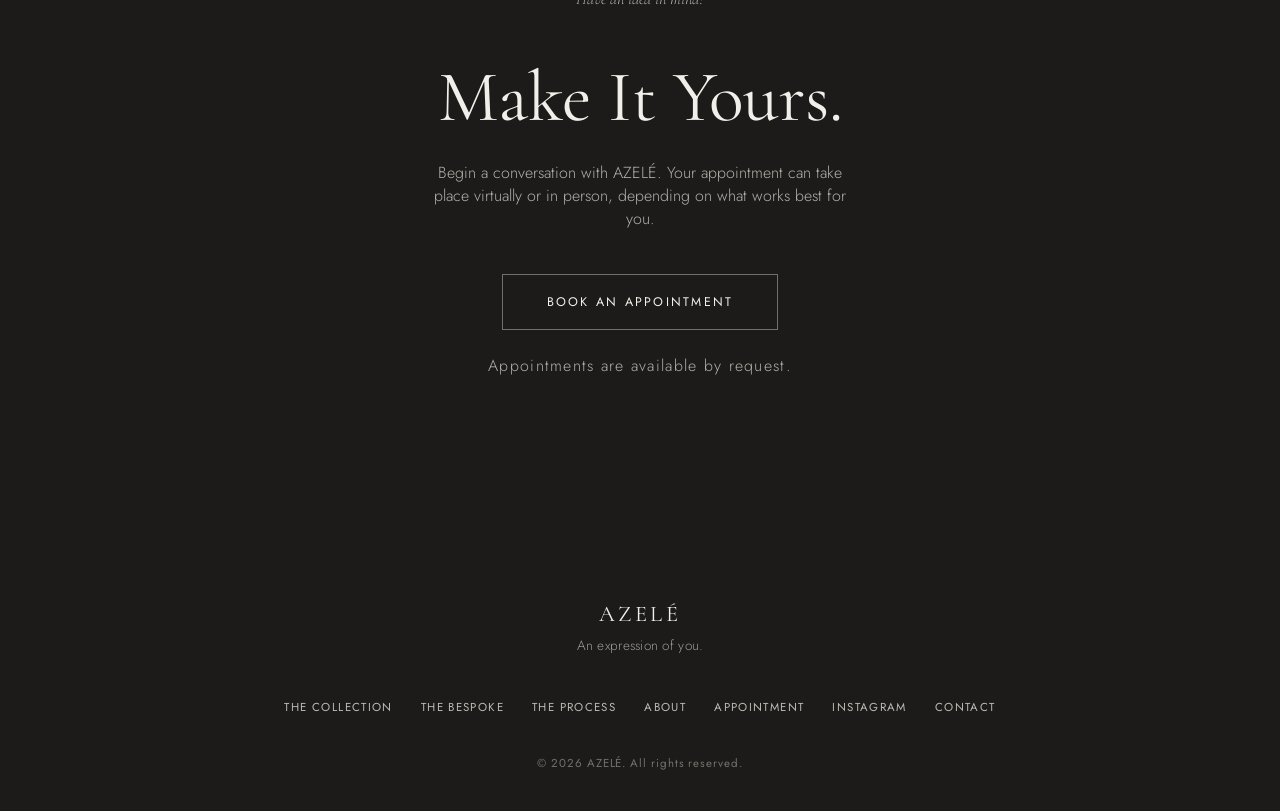
==== commit 01220dc1: "Add cursor-following image reveal to Collection section Adds a right-side layered image (default/rev" ====
--- a/index.html
+++ b/index.html
@@ -81,12 +81,18 @@
   </section>
 
   <!-- ============ THE COLLECTION (teaser) ============ -->
-  <section class="offer bg-warm">
-    <div class="offer-inner">
-      <p class="offer-eyebrow">Our signature expressions — thoughtfully designed, distinctly AZELÉ.</p>
-      <h2>A collection shaped by our own creative vision.</h2>
-      <p>Each piece explores the AZELÉ language through considered silhouettes, distinctive details and carefully selected materials — designed to exist beyond a season.</p>
-      <a href="collection.html" class="btn">View the Collection</a>
+  <section class="offer bg-warm offer--collection">
+    <div class="offer-row">
+      <div class="offer-inner">
+        <p class="offer-eyebrow">Our signature expressions — thoughtfully designed, distinctly AZELÉ.</p>
+        <h2>A collection shaped by our own creative vision.</h2>
+        <p>Each piece explores the AZELÉ language through considered silhouettes, distinctive details and carefully selected materials — designed to exist beyond a season.</p>
+        <a href="collection.html" class="btn">View the Collection</a>
+      </div>
+      <div class="offer-media">
+        <img class="offer-media-default" src="public/images/collection-default.jpeg" alt="AZELÉ collection piece — beaded one-shoulder gown detail" />
+        <img class="offer-media-reveal" src="public/images/collection-reveal.jpeg" alt="" />
+      </div>
     </div>
   </section>
 
@@ -193,5 +199,6 @@
 
   <script src="nav.js"></script>
   <script src="script.js"></script>
+  <script src="collection-reveal.js"></script>
 </body>
 </html>
--- a/styles.css
+++ b/styles.css
@@ -417,6 +417,51 @@
   line-height: 1.75;
   color: var(--ink-soft);
   margin-bottom: 36px;
+}
+
+/* ---------------- COLLECTION IMAGE REVEAL (scoped additions only; .offer/.offer-inner/.offer-eyebrow rules above are untouched and still govern the Bespoke teaser) ---------------- */
+.offer--collection .offer-row{
+  display: flex;
+  align-items: center;
+  justify-content: center;
+  gap: 64px;
+  max-width: 1160px;
+  margin: 0 auto;
+}
+
+.offer--collection .offer-inner{
+  margin: 0;
+  max-width: 420px;
+  flex: 1 1 380px;
+}
+
+.offer-media{
+  position: relative;
+  flex: 1 1 420px;
+  max-width: 460px;
+  aspect-ratio: 1376 / 768;
+  overflow: hidden;
+}
+
+.offer-media img{
+  position: absolute;
+  inset: 0;
+  width: 100%;
+  height: 100%;
+  object-fit: cover;
+  display: block;
+}
+
+.offer-media-reveal{
+  opacity: 0;
+  transition: opacity 0.5s ease;
+  pointer-events: none;
+  -webkit-mask-image: radial-gradient(circle 140px at var(--mx, 50%) var(--my, 50%), #000 45%, transparent 75%);
+  mask-image: radial-gradient(circle 140px at var(--mx, 50%) var(--my, 50%), #000 45%, transparent 75%);
+}
+
+.offer-media.is-active .offer-media-reveal{
+  opacity: 1;
 }
 
 /* ---------------- PROCESS ---------------- */
@@ -777,6 +822,9 @@
   .process-step{ grid-template-columns: 1fr; gap: 10px; }
   .piece-grid{ grid-template-columns: 1fr; gap: 48px; }
   .page-head{ padding: 160px 24px 80px; }
+  .offer--collection .offer-row{ flex-direction: column; gap: 40px; }
+  .offer--collection .offer-inner{ max-width: none; }
+  .offer-media{ max-width: none; width: 100%; }
 }
 
 /* ---------------- REDUCED MOTION ---------------- */
